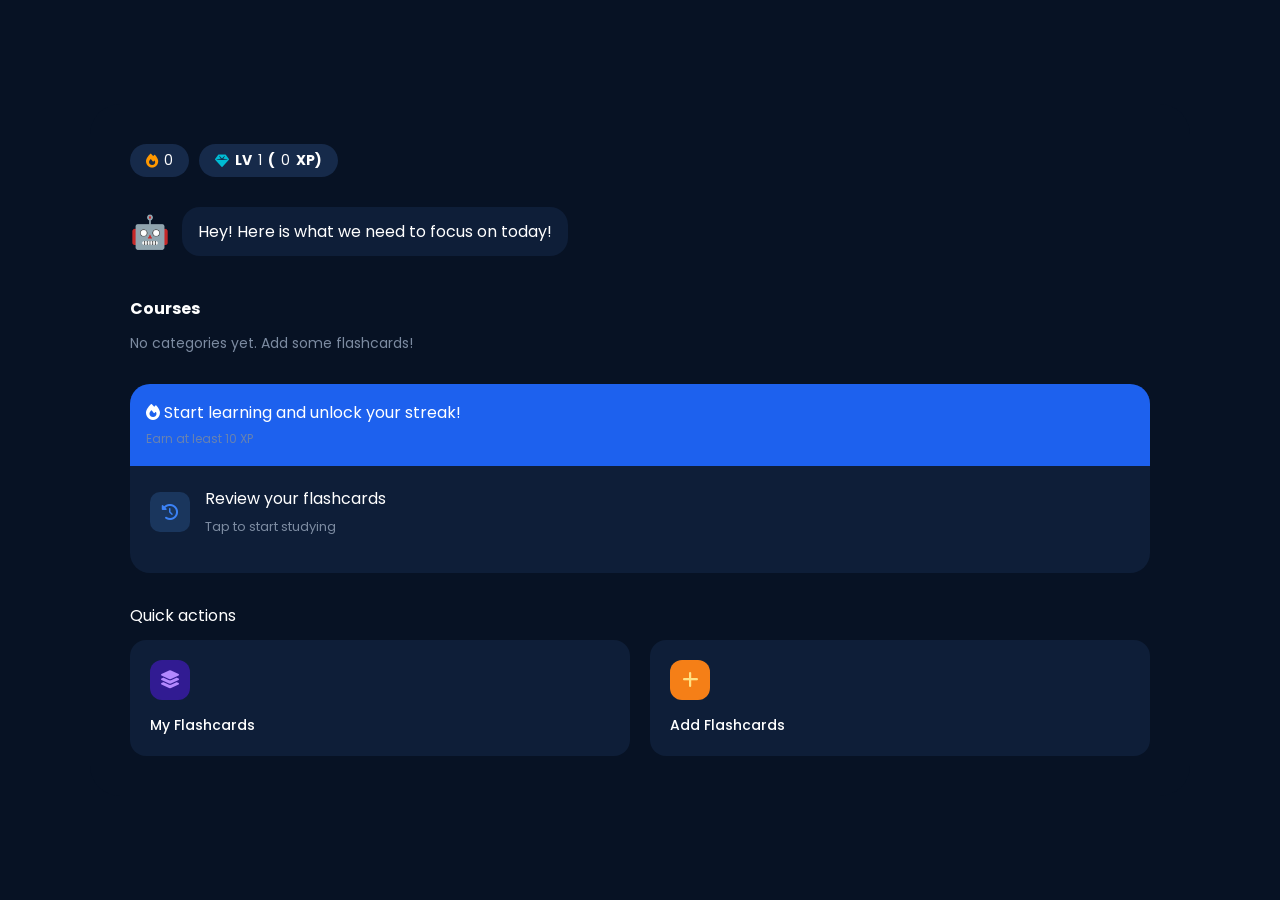
==== index.html @ 98a6fb70 "first commit" ====
<!doctype html>
<html lang="en">
  <head>
    <meta charset="UTF-8" />
    <meta name="viewport" content="width=device-width, initial-scale=1.0" />
    <title>Dashboard | Flashcard App</title>
    <link rel="stylesheet" href="style.css" />
    <link
      rel="stylesheet"
      href="https://cdnjs.cloudflare.com/ajax/libs/font-awesome/6.4.0/css/all.min.css"
    />
    <link rel="preconnect" href="https://fonts.googleapis.com" />
    <link rel="preconnect" href="https://fonts.gstatic.com" crossorigin />
    <link
      href="https://fonts.googleapis.com/css2?family=Poppins:ital,wght@0,100;0,200;0,300;0,400;0,500;0,600;0,700;0,800;0,900;1,100;1,200;1,300;1,400;1,500;1,600;1,700;1,800;1,900&display=swap"
      rel="stylesheet"
    />
    <script src="script.js" defer></script>
  </head>

  <body>
    <div class="app-container">
      <header class="top-header">
        <div class="stat-badge">
          <i class="fa-solid fa-fire text-orange"></i>
          <span id="streakDisplay">0</span>
        </div>
        <div class="stat-badge">
          <i class="fa-solid fa-gem text-blue"></i>
          LV <span id="levelDisplay">1</span> (<span id="xpDisplay">0</span> XP)
        </div>
      </header>

      <section class="welcome-section">
        <div class="avatar">🤖</div>
        <div class="speech-bubble">
          <p>Hey! Here is what we need to focus on today!</p>
        </div>
      </section>

      <section class="categories-section" style="margin-top: 10px">
        <h3>Courses</h3>
        <div class="grid-container" id="categoriesGrid"></div>
      </section>

      <!-- Clickable Main Card -->
      <a href="flashcards.html" style="text-decoration: none; color: inherit">
        <main class="task-card">
          <div class="blue-banner">
            <p>
              <strong
                ><i class="fa-solid fa-fire"></i> Start learning and unlock your
                streak!</strong
              >
            </p>
            <span class="subtext">Earn at least 10 XP</span>
          </div>
          <div class="card-content">
            <div class="task-row">
              <div class="task-icon">
                <i class="fa-solid fa-clock-rotate-left"></i>
              </div>
              <div class="task-details">
                <h4>Review your flashcards</h4>
                <span class="subtext">Tap to start studying</span>
              </div>
            </div>
          </div>
        </main>
      </a>

      <section class="quick-actions">
        <h3>Quick actions</h3>
        <div class="grid-container">
          <a
            href="flashcards.html"
            style="text-decoration: none; color: inherit"
          >
            <div class="action-item">
              <div class="action-icon purple">
                <i class="fa-solid fa-layer-group"></i>
              </div>
              <p>My Flashcards</p>
            </div>
          </a>
          <div class="action-item" id="addCardBtn" style="cursor: pointer">
            <div class="action-icon yellow">
              <i class="fa-solid fa-plus"></i>
            </div>
            <p>Add Flashcards</p>
          </div>
        </div>
      </section>

      <div id="flashcardModal" class="modal">
        <div class="modal-content">
          <span class="close-btn">&times;</span>
          <form id="flashcardForm" class="flashcard-form" style="margin-top: 0">
            <h3>Create New Card</h3>
            <input
              type="text"
              id="questionInput"
              placeholder="Question (e.g., What is HTML?)"
              required
            />
            <input type="text" id="answerInput" placeholder="Answer" required />
            <input
              type="text"
              id="categoryInput"
              placeholder="Category (e.g., Web Dev)"
              required
            />
            <button type="submit" id="submitBtn">Save Card</button>
          </form>
        </div>
      </div>
    </div>
  </body>
</html>
---- style.css ----
* {
  box-sizing: border-box;
  margin: 0;
  padding: 0;
  font-family: "Poppins", sans-serif;
  font-weight: 400;
  font-style: normal;
}

:root {
  --bg-dark: #071224;
  --bg-card: #0e1e38;
  --bg-badge: #162a4a;
  --text-main: #ffffff;
  --text-muted: #7c8ba1;
  --accent-blue: #1d61ee;
}

body {
  background-color: var(--bg-dark);
  display: flex;
  justify-content: center;
  align-items: center;
  min-height: 100vh;
}

.app-container {
  width: 100%;
  max-width: 1100px; /* for laptop screens */
  background-color: var(--bg-dark);
  color: var(--text-main);
  /* min-height: 90vh; */
  border-radius: 30px;
  padding: 40px;
  display: flex;
  flex-direction: column;
  gap: 30px;
  margin: 2rem 0; /* top bottom spacing */
}

/* Header Badges */
.top-header {
  display: flex;
  gap: 10px;
}
.stat-badge {
  background-color: var(--bg-badge);
  padding: 6px 16px; /*top bottom, left right padding*/
  border-radius: 20px;
  font-weight: bold;
  font-size: 14px;
  display: flex;
  align-items: center;
  gap: 6px;
}
.text-orange {
  color: #ff9800;
}
.text-blue {
  color: #00bcd4;
}

/* Welcome Section & Speech Bubble */
.welcome-section {
  display: flex;
  align-items: center;
  gap: 12px;
}
.avatar {
  font-size: 32px;
}
.speech-bubble {
  background-color: var(--bg-card);
  padding: 12px 16px;
  border-radius: 18px;
  position: relative;
  max-width: 80%;
}

/* Calendar Row */
.calendar-header {
  display: flex;
  justify-content: space-between;
  align-items: center;
  margin-bottom: 12px;
}
.calendar-nav {
  color: var(--text-muted);
  display: flex;
  gap: 15px;
  cursor: pointer;
}
.days-row {
  display: flex;
  justify-content: space-between;
}
.day-item {
  display: flex;
  flex-direction: column;
  align-items: center;
  gap: 6px;
  font-size: 12px;
  color: var(--text-muted);
}
.circle-icon {
  width: 32px;
  height: 32px;
  border-radius: 50%;
  background-color: #1c2d42;
  display: flex;
  align-items: center;
  justify-content: center;
  color: #555;
}
.day-item.active {
  color: var(--text-main);
}
.day-item.active .circle-icon {
  border: 2px solid var(--accent-blue);
  background: transparent;
}
.circle-icon.dotted {
  border: 2px dashed #3a4d66;
  background: transparent;
}

/* Main Interactive Card */
.task-card {
  background-color: var(--bg-card);
  border-radius: 20px;
  overflow: hidden;
}
.blue-banner {
  background-color: var(--accent-blue);
  padding: 16px;
}
.blue-banner .subtext {
  font-size: 12px;
  opacity: 0.8;
}
.card-content {
  padding: 20px;
}
.task-row {
  display: flex;
  align-items: center;
  gap: 15px;
  margin-bottom: 15px;
}
.task-icon {
  background-color: #1a365d;
  width: 40px;
  height: 40px;
  border-radius: 10px;
  display: flex;
  align-items: center;
  justify-content: center;
  color: #3b82f6;
}
.task-details h4 {
  font-size: 16px;
  margin-bottom: 2px;
}
.subtext {
  font-size: 13px;
  color: var(--text-muted);
}
.xp-amount {
  margin-left: auto;
  color: var(--text-muted);
  font-size: 14px;
}

/* Dots Indicator */
.dots-row {
  display: flex;
  justify-content: center;
  gap: 6px;
}
.dot {
  width: 6px;
  height: 6px;
  background-color: #2c3e50;
  border-radius: 50%;
}
.dot.active {
  background-color: var(--accent-blue);
  width: 18px;
  border-radius: 3px;
}

/* Quick Actions Grid using CSS Grid */
.quick-actions h3 {
  font-size: 16px;
  margin-bottom: 12px;
}
.grid-container {
  display: grid;
  /* Automatically fits as many 200px columns as possible */
  grid-template-columns: repeat(auto-fit, minmax(200px, 1fr));
  gap: 20px;
}
.action-item {
  background-color: var(--bg-card);
  padding: 20px;
  border-radius: 16px;
  display: flex;
  flex-direction: column;
  gap: 15px;
}
.action-icon {
  width: 40px;
  height: 40px;
  border-radius: 12px;
  display: flex;
  align-items: center;
  justify-content: center;
  font-size: 18px;
}
.action-icon.purple {
  background-color: #311b92;
  color: #b388ff;
}
.action-icon.yellow {
  background-color: #f57f17;
  color: #ffe082;
}
.action-item p {
  font-size: 14px;
  font-weight: 500;
}

.flashcard {
  perspective: 1000px;
}

.flashcard-inner {
  position: relative;
  width: 100%;
  height: 180px;
  transition: transform 0.6s;
  transform-style: preserve-3d;
}

.flashcard.flipped .flashcard-inner {
  transform: rotateY(180deg);
}

.flashcard-front,
.flashcard-back {
  position: absolute;
  width: 100%;
  height: 100%;
  backface-visibility: hidden;

  display: flex;
  justify-content: center;
  align-items: center;

  border-radius: 15px;
  padding: 20px;
}

.flashcard-front {
  background: #0e1e38;
}

.flashcard-back {
  background: #1d61ee;
  transform: rotateY(180deg);
}

/* Add these styles to the bottom of your existing CSS */

#flashcardContainer {
  display: grid;
  /* Automatically fits as many 300px cards as possible */
  grid-template-columns: repeat(auto-fill, minmax(300px, 1fr));
  gap: 25px;
  margin-top: 15px;
}
.flashcard {
  perspective: 1000px;
  cursor: pointer;
}

.flashcard-inner {
  position: relative;
  width: 100%;
  height: 180px;
  transition: transform 0.6s cubic-bezier(0.4, 0.2, 0.2, 1);
  transform-style: preserve-3d;
}

.flashcard.flipped .flashcard-inner {
  transform: rotateY(180deg);
}

.flashcard-front,
.flashcard-back {
  position: absolute;
  width: 100%;
  height: 100%;
  backface-visibility: hidden;
  display: flex;
  flex-direction: column;
  justify-content: center;
  align-items: center;
  border-radius: 15px;
  padding: 20px;
  text-align: center;
  box-shadow: 0 4px 6px rgba(0, 0, 0, 0.3);
}

.flashcard-front {
  background: var(--bg-card);
  border: 1px solid #1c2d42;
}

.flashcard-back {
  background: var(--accent-blue);
  transform: rotateY(180deg);
}

.cat-badge {
  position: absolute;
  top: 15px;
  right: 15px;
  font-size: 11px;
  background: var(--bg-badge);
  padding: 4px 10px;
  border-radius: 12px;
  color: var(--text-muted);
}

.card-actions {
  position: absolute;
  bottom: 15px;
  display: flex;
  gap: 10px;
}

.card-actions button {
  background: rgba(255, 255, 255, 0.2);
  border: none;
  color: white;
  padding: 6px 12px;
  border-radius: 8px;
  cursor: pointer;
  font-size: 12px;
  transition: background 0.2s;
}

.card-actions button:hover {
  background: rgba(255, 255, 255, 0.4);
}

/* Form Styling */
.flashcard-form {
  background: var(--bg-card);
  padding: 20px;
  border-radius: 16px;
  display: flex;
  flex-direction: column;
  gap: 12px;
  margin-top: 10px;
}

.flashcard-form h3 {
  font-size: 16px;
  margin-bottom: 5px;
}

.controls input,
.controls select,
.flashcard-form input {
  width: 100%;
  padding: 12px;
  border-radius: 10px;
  border: 1px solid #1c2d42;
  background: var(--bg-dark);
  color: var(--text-main);
  outline: none;
}

.controls {
  display: flex;
  gap: 10px;
}

.flashcard-form button {
  background: var(--accent-blue);
  color: white;
  border: none;
  padding: 12px;
  border-radius: 10px;
  font-weight: bold;
  cursor: pointer;
  margin-top: 5px;
}

/* Modal Overlay Background */
.modal {
  display: none; /* Hidden by default */
  position: fixed;
  z-index: 1000;
  left: 0;
  top: 0;
  width: 100%;
  height: 100%;
  background-color: rgba(0, 0, 0, 0.6);
  backdrop-filter: blur(4px);
  align-items: center;
  justify-content: center;
}

/* Add this class via JS to show the modal */
.modal.show {
  display: flex;
}

/* Modal Box */
.modal-content {
  background-color: var(--bg-card);
  padding: 30px;
  border-radius: 20px;
  width: 90%;
  max-width: 400px;
  position: relative;
  box-shadow: 0 15px 35px rgba(0, 0, 0, 0.5);
  animation: modalFadeIn 0.3s ease;
}

@keyframes modalFadeIn {
  from {
    opacity: 0;
    transform: translateY(-20px);
  }
  to {
    opacity: 1;
    transform: translateY(0);
  }
}

/* Close Button (X) */
.close-btn {
  color: var(--text-muted);
  position: absolute;
  top: 15px;
  right: 20px;
  font-size: 28px;
  font-weight: bold;
  cursor: pointer;
  transition: color 0.2s;
}

.close-btn:hover {
  color: var(--text-main);
}

/* --- UI Animations --- */

/* 1. Floating Avatar */
@keyframes float {
  0% {
    transform: translateY(0);
  }
  50% {
    transform: translateY(-8px);
  }
  100% {
    transform: translateY(0);
  }
}

.avatar {
  display: inline-block;
  animation: float 3s ease-in-out infinite;
}

/* 2. Interactive Buttons & Quick Actions */
.action-item,
.task-card {
  transition:
    transform 0.2s cubic-bezier(0.4, 0, 0.2, 1),
    background-color 0.2s;
}

.action-item:hover,
.task-card:hover {
  transform: translateY(-4px) scale(1.02);
  background-color: #1a2f50; /* Slightly lighter than card bg */
}

.action-item:active {
  transform: translateY(0) scale(0.98);
}

/* 3. Card Hover & Press States */
.flashcard {
  transition: transform 0.2s cubic-bezier(0.4, 0, 0.2, 1);
}

/* Only scale the card if it's NOT flipped (prevents weird 3D glitches) */
.flashcard:not(.flipped):hover {
  transform: translateY(-5px);
}

.flashcard:not(.flipped):active {
  transform: translateY(0) scale(0.98);
}

/* 4. Card Entry Animation */
@keyframes slideUpFade {
  from {
    opacity: 0;
    transform: translateY(30px);
  }
  to {
    opacity: 1;
    transform: translateY(0);
  }
}

/* 5. Card Exit Animation */
.flashcard.removing {
  transform: scale(0.8);
  opacity: 0;
  pointer-events: none;
  transition: all 0.3s cubic-bezier(0.4, 0, 0.2, 1);
}

/* --- Mobile Responsiveness --- */
@media (max-width: 768px) {
  .app-container {
    width: 100%;
    margin: 0;
    min-height: 100vh;
    padding: 20px;
  }

  .controls {
    flex-direction: column; /* Stack search and filter on small screens */
    gap: 10px;
  }

  /* Make the header elements stack if things get too cramped */
  .top-header {
    flex-wrap: wrap;
    gap: 15px;
  }

  #flashcardContainer {
    grid-template-columns: 1fr; /* Force 1 column on mobile */
  }
}

/* --- FOCUS STUDY MODE (flashcards.html) --- */

.focus-mode-body {
  display: flex;
  flex-direction: column;
  justify-content: center;
  align-items: center;
  min-height: 100vh;
  background-color: var(--bg-dark);
  color: var(--text-main);
  position: relative;
}

.back-link {
  position: absolute;
  top: 30px;
  left: 30px;
  color: var(--text-muted);
  text-decoration: none;
  font-weight: bold;
  font-size: 16px;
  transition: transform 0.2s cubic-bezier(0.4, 0, 0.2, 1);
  transition: color 0.2s;
}

.back-link:hover {
  transform: translateY(-4px) scale(1.02);
  color: var(--text-main);
}

.study-container {
  display: flex;
  flex-direction: column;
  align-items: center;
  justify-content: center;
  gap: 30px;
  width: 100%;
  max-width: 400px;
}

.category-header {
  font-size: 24px;
  font-weight: 600;
  color: var(--text-main);
  letter-spacing: 0.5px;
  text-align: center;
}

/* Large Interactive Card */
.large-card {
  width: 100%;
  height: 350px; /* Taller card for better reading */
  cursor: pointer;
}

.large-card .flashcard-front,
.large-card .flashcard-back {
  background-color: var(
    --bg-card
  ); /* White/Light background if you prefer, but keeping to your dark theme here */
  border-radius: 24px;
  box-shadow: 0 15px 35px rgba(0, 0, 0, 0.4);
  padding: 40px 30px;
  border: none;
}

.large-card .flashcard-back {
  background-color: var(--accent-blue);
  color: white;
}

.card-counter {
  font-size: 28px;
  font-weight: bold;
  margin-bottom: 20px;
  color: var(--text-muted);
}

.large-card h3 {
  font-size: 20px;
  line-height: 1.5;
  font-weight: 500;
}

.large-card p {
  font-size: 22px;
  font-weight: 500;
}

/* Navigation Buttons */
.study-controls {
  display: flex;
  gap: 20px;
  margin-top: 10px;
}

.nav-btn {
  background-color: var(--bg-badge);
  color: var(--text-main);
  border: none;
  width: 50px;
  height: 50px;
  border-radius: 50%;
  font-size: 18px;
  cursor: pointer;
  transition: all 0.2s;
}

.nav-btn:hover {
  background-color: var(--accent-blue);
  transform: scale(1.05);
}

.nav-btn:active {
  transform: scale(0.95);
}

/* --- Categories Section --- */
.categories-section h3 {
  font-weight: bold;
  font-size: 16px;
  margin-bottom: 12px;
}

.category-item {
  background-color: var(--bg-card);
  padding: 20px;
  border-radius: 16px;
  display: flex;
  justify-content: space-between;
  align-items: center;
  text-decoration: none;
  color: var(--text-main);
  transition:
    transform 0.2s cubic-bezier(0.4, 0, 0.2, 1),
    background-color 0.2s;
}

.category-item:hover {
  transform: translateY(-4px) scale(1.02);
  background-color: #1a2f50;
}

.category-item:active {
  transform: translateY(0) scale(0.98);
}

.category-info h4 {
  font-size: 16px;
  margin-bottom: 5px;
}

.category-info span {
  font-size: 13px;
  color: var(--text-muted);
}

.category-icon {
  width: 40px;
  height: 40px;
  border-radius: 12px;
  background-color: var(--bg-badge);
  display: flex;
  align-items: center;
  justify-content: center;
  color: var(--accent-blue);
  font-size: 18px;
}

.card-study-actions {
  display: flex;
  gap: 10px;
  margin-top: 20px;
  justify-content: center;
}

.action-btn-small {
  background: rgba(255, 255, 255, 0.1);
  border: none;
  color: white;
  padding: 5px 15px;
  border-radius: 8px;
  cursor: pointer;
  font-size: 12px;
}

.action-btn-small.delete {
  background: rgba(255, 60, 60, 0.2);
}

.action-btn-small:hover {
  background: rgba(255, 255, 255, 0.2);
}
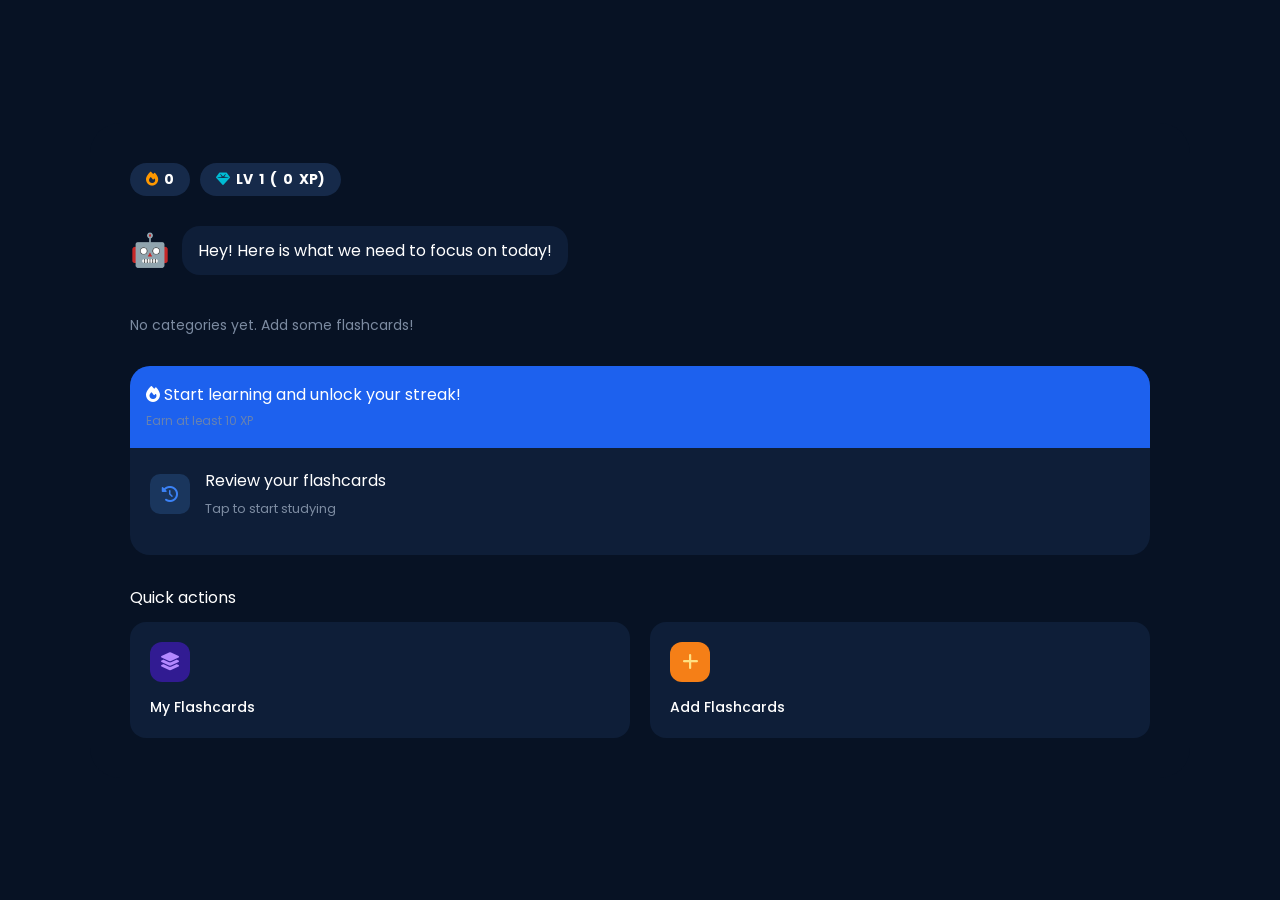
==== commit db2eb4ad: "second commit" ====
--- a/index.html
+++ b/index.html
@@ -27,7 +27,7 @@
         </div>
         <div class="stat-badge">
           <i class="fa-solid fa-gem text-blue"></i>
-          LV <span id="levelDisplay">1</span> (<span id="xpDisplay">0</span> XP)
+          LV <span id="levelDisplay">1</span>(<span id="xpDisplay">0</span>XP)
         </div>
       </header>
 
@@ -39,7 +39,6 @@
       </section>
 
       <section class="categories-section" style="margin-top: 10px">
-        <h3>Courses</h3>
         <div class="grid-container" id="categoriesGrid"></div>
       </section>
 
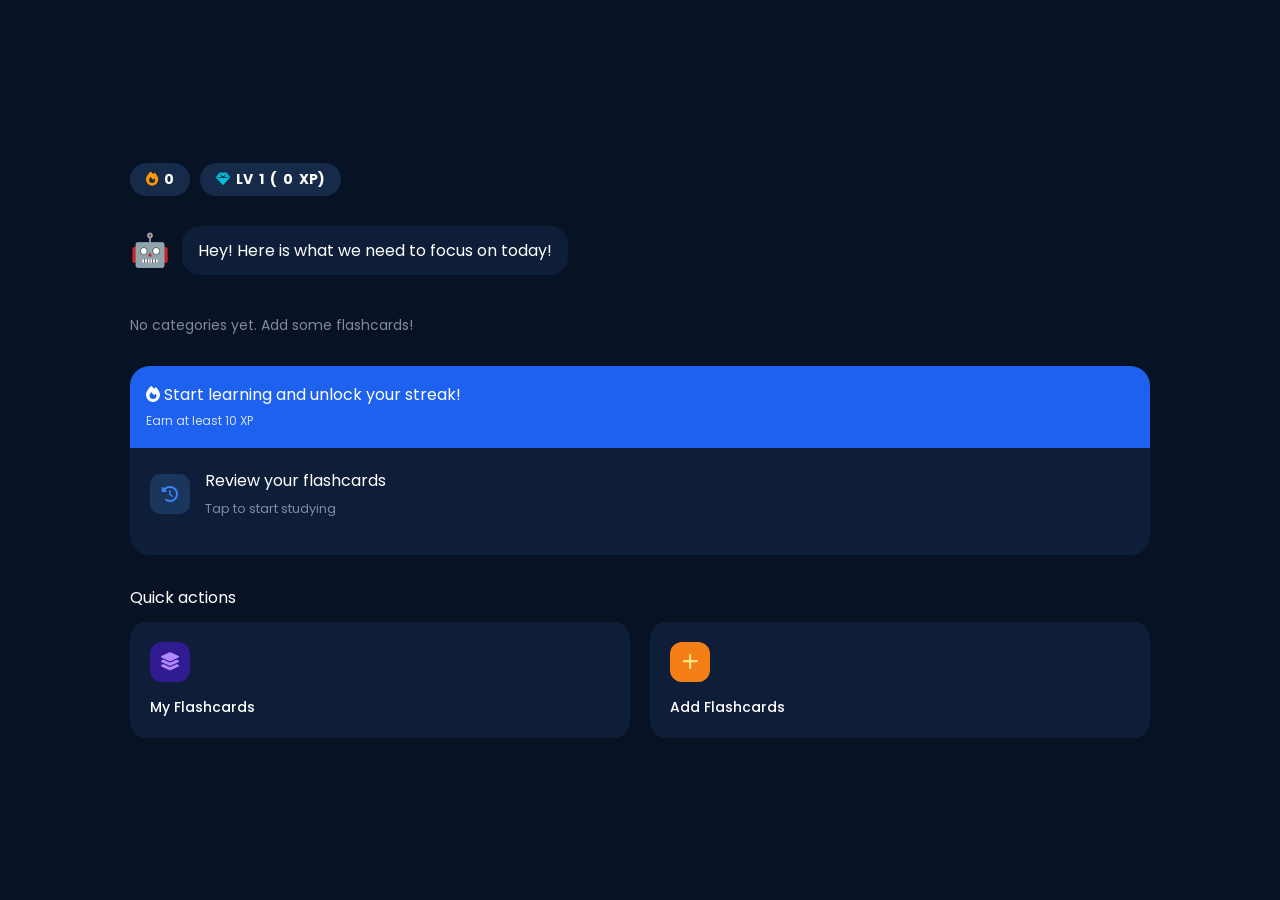
==== commit 10d0a1e7: "new commit" ====
--- a/index.html
+++ b/index.html
@@ -3,7 +3,7 @@
   <head>
     <meta charset="UTF-8" />
     <meta name="viewport" content="width=device-width, initial-scale=1.0" />
-    <title>Dashboard | Flashcard App</title>
+    <title>Dashboard | MindStack</title>
     <link rel="stylesheet" href="style.css" />
     <link
       rel="stylesheet"
@@ -14,6 +14,11 @@
     <link
       href="https://fonts.googleapis.com/css2?family=Poppins:ital,wght@0,100;0,200;0,300;0,400;0,500;0,600;0,700;0,800;0,900;1,100;1,200;1,300;1,400;1,500;1,600;1,700;1,800;1,900&display=swap"
       rel="stylesheet"
+    />
+    <link
+      rel="shortcut icon"
+      href="img/mindstack-logo.png"
+      type="image/x-icon"
     />
     <script src="script.js" defer></script>
   </head>
--- a/style.css
+++ b/style.css
@@ -66,9 +66,26 @@
   align-items: center;
   gap: 12px;
 }
+
+/* 1. Floating Avatar */
+@keyframes float {
+  0% {
+    transform: translateY(0);
+  }
+  50% {
+    transform: translateY(-8px);
+  }
+  100% {
+    transform: translateY(0);
+  }
+}
+
 .avatar {
+  display: inline-block;
+  animation: float 3s ease-in-out infinite;
   font-size: 32px;
 }
+
 .speech-bubble {
   background-color: var(--bg-card);
   padding: 12px 16px;
@@ -137,6 +154,7 @@
 .blue-banner .subtext {
   font-size: 12px;
   opacity: 0.8;
+  color: white;
 }
 .card-content {
   padding: 20px;
@@ -228,6 +246,24 @@
 .action-item p {
   font-size: 14px;
   font-weight: 500;
+}
+
+/* 2. Interactive Buttons & Quick Actions */
+.action-item,
+.task-card {
+  transition:
+    transform 0.2s cubic-bezier(0.4, 0, 0.2, 1),
+    background-color 0.2s;
+}
+
+.action-item:hover,
+.task-card:hover {
+  transform: translateY(-4px) scale(1.02);
+  background-color: #1a2f50; /* Slightly lighter than card bg */
+}
+
+.action-item:active {
+  transform: translateY(0) scale(0.98);
 }
 
 .flashcard {
@@ -446,8 +482,8 @@
 .close-btn {
   color: var(--text-muted);
   position: absolute;
-  top: 15px;
-  right: 20px;
+  top: 35px;
+  right: 40px;
   font-size: 28px;
   font-weight: bold;
   cursor: pointer;
@@ -456,44 +492,6 @@
 
 .close-btn:hover {
   color: var(--text-main);
-}
-
-/* --- UI Animations --- */
-
-/* 1. Floating Avatar */
-@keyframes float {
-  0% {
-    transform: translateY(0);
-  }
-  50% {
-    transform: translateY(-8px);
-  }
-  100% {
-    transform: translateY(0);
-  }
-}
-
-.avatar {
-  display: inline-block;
-  animation: float 3s ease-in-out infinite;
-}
-
-/* 2. Interactive Buttons & Quick Actions */
-.action-item,
-.task-card {
-  transition:
-    transform 0.2s cubic-bezier(0.4, 0, 0.2, 1),
-    background-color 0.2s;
-}
-
-.action-item:hover,
-.task-card:hover {
-  transform: translateY(-4px) scale(1.02);
-  background-color: #1a2f50; /* Slightly lighter than card bg */
-}
-
-.action-item:active {
-  transform: translateY(0) scale(0.98);
 }
 
 /* 3. Card Hover & Press States */
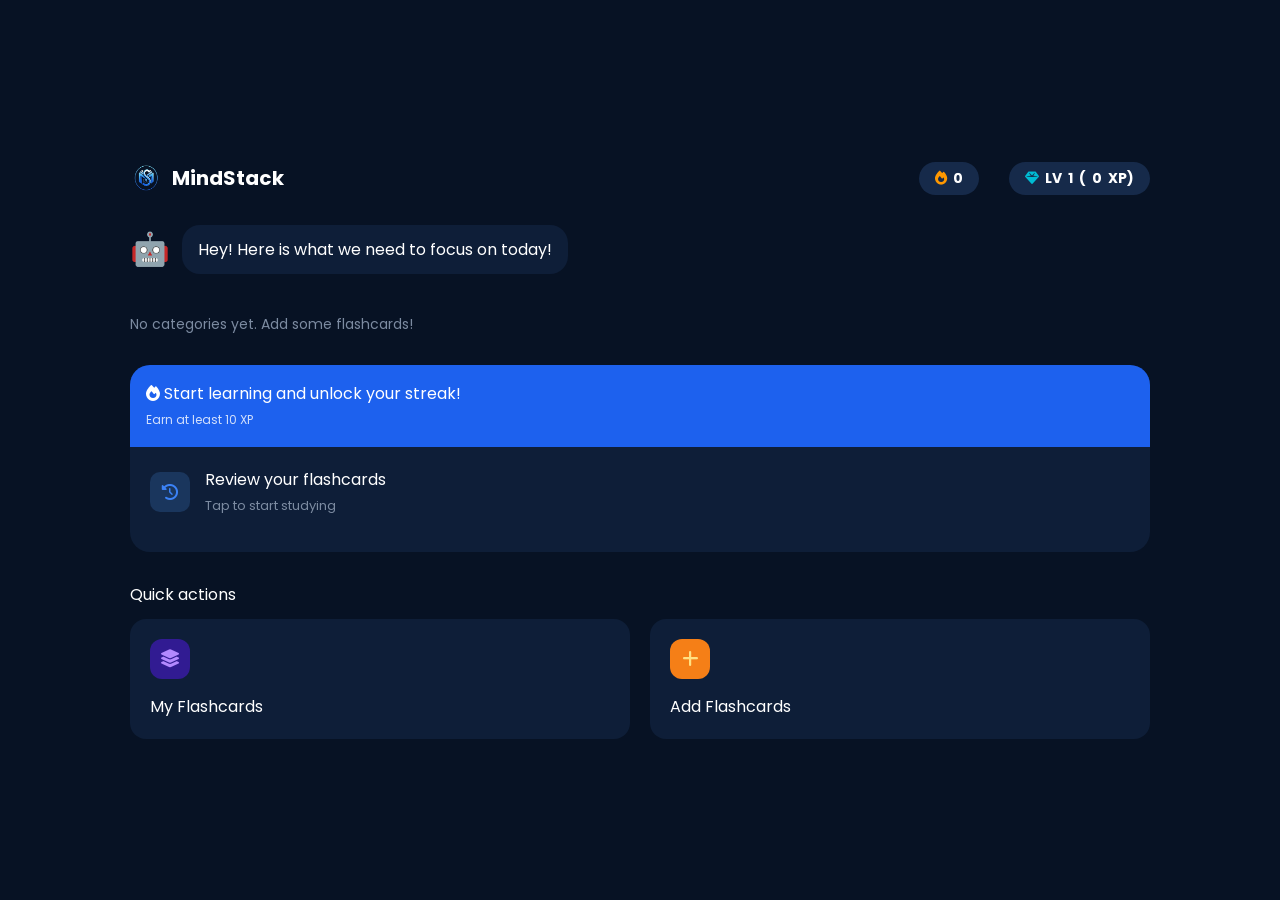
==== commit cb8b1b5f: "commit" ====
--- a/index.html
+++ b/index.html
@@ -26,13 +26,23 @@
   <body>
     <div class="app-container">
       <header class="top-header">
-        <div class="stat-badge">
-          <i class="fa-solid fa-fire text-orange"></i>
-          <span id="streakDisplay">0</span>
+        <div class="brand-identity">
+          <img
+            src="img/mindstack-logo.png"
+            alt="MindStack Logo"
+            class="logo-small"
+          />
+          <h1>MindStack</h1>
         </div>
-        <div class="stat-badge">
-          <i class="fa-solid fa-gem text-blue"></i>
-          LV <span id="levelDisplay">1</span>(<span id="xpDisplay">0</span>XP)
+        <div class="stats-container">
+          <div class="stat-badge">
+            <i class="fa-solid fa-fire text-orange"></i>
+            <span id="streakDisplay">0</span>
+          </div>
+          <div class="stat-badge">
+            <i class="fa-solid fa-gem text-blue"></i>
+            LV <span id="levelDisplay">1</span>(<span id="xpDisplay">0</span>XP)
+          </div>
         </div>
       </header>
 
--- a/style.css
+++ b/style.css
@@ -1,3 +1,7 @@
+/* =====================================
+   1. GLOBAL STYLES & VARIABLES
+===================================== */
+
 * {
   box-sizing: border-box;
   margin: 0;
@@ -11,8 +15,10 @@
   --bg-dark: #071224;
   --bg-card: #0e1e38;
   --bg-badge: #162a4a;
+
   --text-main: #ffffff;
   --text-muted: #7c8ba1;
+
   --accent-blue: #1d61ee;
 }
 
@@ -24,258 +30,256 @@
   min-height: 100vh;
 }
 
+/* =====================================
+   2. LAYOUT
+===================================== */
+
 .app-container {
   width: 100%;
-  max-width: 1100px; /* for laptop screens */
-  background-color: var(--bg-dark);
+  max-width: 1100px;
   color: var(--text-main);
-  /* min-height: 90vh; */
-  border-radius: 30px;
+
   padding: 40px;
+  margin: 2rem 0;
+
   display: flex;
   flex-direction: column;
   gap: 30px;
-  margin: 2rem 0; /* top bottom spacing */
-}
-
-/* Header Badges */
+}
+
+/* =====================================
+   3. HEADER
+===================================== */
+
 .top-header {
   display: flex;
+  justify-content: space-between;
   gap: 10px;
 }
+
+.brand-identity {
+  display: flex;
+  align-items: center;
+  gap: 10px;
+}
+
+.logo-small {
+  width: 32px;
+  height: 32px;
+}
+
+.brand-identity h1 {
+  font-size: 20px;
+  font-weight: 700;
+}
+
+.stats-container {
+  display: flex;
+  gap: 30px;
+}
+
 .stat-badge {
   background-color: var(--bg-badge);
-  padding: 6px 16px; /*top bottom, left right padding*/
+  padding: 6px 16px;
   border-radius: 20px;
+
+  display: flex;
+  align-items: center;
+  gap: 6px;
+
+  font-size: 14px;
   font-weight: bold;
-  font-size: 14px;
-  display: flex;
-  align-items: center;
-  gap: 6px;
-}
+}
+
 .text-orange {
   color: #ff9800;
 }
+
 .text-blue {
   color: #00bcd4;
 }
 
-/* Welcome Section & Speech Bubble */
+/* =====================================
+   4. WELCOME SECTION
+===================================== */
+
 .welcome-section {
   display: flex;
   align-items: center;
   gap: 12px;
-}
-
-/* 1. Floating Avatar */
-@keyframes float {
-  0% {
-    transform: translateY(0);
-  }
-  50% {
-    transform: translateY(-8px);
-  }
-  100% {
-    transform: translateY(0);
-  }
 }
 
 .avatar {
   display: inline-block;
+  font-size: 32px;
   animation: float 3s ease-in-out infinite;
-  font-size: 32px;
 }
 
 .speech-bubble {
   background-color: var(--bg-card);
   padding: 12px 16px;
   border-radius: 18px;
-  position: relative;
   max-width: 80%;
 }
 
-/* Calendar Row */
-.calendar-header {
-  display: flex;
-  justify-content: space-between;
-  align-items: center;
-  margin-bottom: 12px;
-}
-.calendar-nav {
-  color: var(--text-muted);
-  display: flex;
-  gap: 15px;
-  cursor: pointer;
-}
-.days-row {
-  display: flex;
-  justify-content: space-between;
-}
-.day-item {
-  display: flex;
-  flex-direction: column;
-  align-items: center;
-  gap: 6px;
-  font-size: 12px;
-  color: var(--text-muted);
-}
-.circle-icon {
-  width: 32px;
-  height: 32px;
-  border-radius: 50%;
-  background-color: #1c2d42;
-  display: flex;
-  align-items: center;
-  justify-content: center;
-  color: #555;
-}
-.day-item.active {
-  color: var(--text-main);
-}
-.day-item.active .circle-icon {
-  border: 2px solid var(--accent-blue);
-  background: transparent;
-}
-.circle-icon.dotted {
-  border: 2px dashed #3a4d66;
-  background: transparent;
-}
-
-/* Main Interactive Card */
+/* =====================================
+   5. TASK CARD
+===================================== */
+
 .task-card {
   background-color: var(--bg-card);
   border-radius: 20px;
   overflow: hidden;
 }
+
 .blue-banner {
   background-color: var(--accent-blue);
   padding: 16px;
 }
+
 .blue-banner .subtext {
+  color: white;
+  opacity: 0.8;
   font-size: 12px;
-  opacity: 0.8;
-  color: white;
-}
+}
+
 .card-content {
   padding: 20px;
 }
+
 .task-row {
   display: flex;
   align-items: center;
   gap: 15px;
   margin-bottom: 15px;
 }
+
 .task-icon {
-  background-color: #1a365d;
   width: 40px;
   height: 40px;
+
+  background-color: #1a365d;
   border-radius: 10px;
-  display: flex;
-  align-items: center;
-  justify-content: center;
+
+  display: flex;
+  justify-content: center;
+  align-items: center;
+
   color: #3b82f6;
 }
+
 .task-details h4 {
   font-size: 16px;
-  margin-bottom: 2px;
-}
+}
+
 .subtext {
+  color: var(--text-muted);
   font-size: 13px;
-  color: var(--text-muted);
-}
-.xp-amount {
-  margin-left: auto;
-  color: var(--text-muted);
-  font-size: 14px;
-}
-
-/* Dots Indicator */
-.dots-row {
-  display: flex;
-  justify-content: center;
-  gap: 6px;
-}
-.dot {
-  width: 6px;
-  height: 6px;
-  background-color: #2c3e50;
-  border-radius: 50%;
-}
-.dot.active {
-  background-color: var(--accent-blue);
-  width: 18px;
-  border-radius: 3px;
-}
-
-/* Quick Actions Grid using CSS Grid */
+}
+
+/* =====================================
+   6. QUICK ACTIONS
+===================================== */
+
 .quick-actions h3 {
   font-size: 16px;
   margin-bottom: 12px;
 }
+
 .grid-container {
   display: grid;
-  /* Automatically fits as many 200px columns as possible */
   grid-template-columns: repeat(auto-fit, minmax(200px, 1fr));
   gap: 20px;
 }
+
 .action-item {
   background-color: var(--bg-card);
   padding: 20px;
   border-radius: 16px;
+
   display: flex;
   flex-direction: column;
   gap: 15px;
 }
+
 .action-icon {
   width: 40px;
   height: 40px;
+
+  display: flex;
+  justify-content: center;
+  align-items: center;
+
   border-radius: 12px;
-  display: flex;
-  align-items: center;
-  justify-content: center;
   font-size: 18px;
 }
+
 .action-icon.purple {
-  background-color: #311b92;
+  background: #311b92;
   color: #b388ff;
 }
+
 .action-icon.yellow {
-  background-color: #f57f17;
+  background: #f57f17;
   color: #ffe082;
 }
-.action-item p {
-  font-size: 14px;
-  font-weight: 500;
-}
-
-/* 2. Interactive Buttons & Quick Actions */
-.action-item,
-.task-card {
-  transition:
-    transform 0.2s cubic-bezier(0.4, 0, 0.2, 1),
-    background-color 0.2s;
-}
-
-.action-item:hover,
-.task-card:hover {
-  transform: translateY(-4px) scale(1.02);
-  background-color: #1a2f50; /* Slightly lighter than card bg */
-}
-
-.action-item:active {
-  transform: translateY(0) scale(0.98);
-}
+
+/* =====================================
+   7. CATEGORIES
+===================================== */
+
+.category-item {
+  background-color: var(--bg-card);
+
+  padding: 20px;
+  border-radius: 16px;
+
+  display: flex;
+  justify-content: space-between;
+  align-items: center;
+}
+
+.category-info h4 {
+  font-size: 16px;
+  margin-bottom: 5px;
+}
+
+.category-info span {
+  color: var(--text-muted);
+  font-size: 13px;
+}
+
+.category-icon {
+  width: 40px;
+  height: 40px;
+
+  display: flex;
+  justify-content: center;
+  align-items: center;
+
+  background-color: var(--bg-badge);
+  border-radius: 12px;
+
+  color: var(--accent-blue);
+}
+
+/* =====================================
+   8. FLASHCARDS
+===================================== */
 
 .flashcard {
   perspective: 1000px;
+  cursor: pointer;
 }
 
 .flashcard-inner {
   position: relative;
+
   width: 100%;
   height: 180px;
+
+  transform-style: preserve-3d;
   transition: transform 0.6s;
-  transform-style: preserve-3d;
 }
 
 .flashcard.flipped .flashcard-inner {
@@ -285,186 +289,186 @@
 .flashcard-front,
 .flashcard-back {
   position: absolute;
+
   width: 100%;
   height: 100%;
+
+  display: flex;
+  justify-content: center;
+  align-items: center;
+
+  padding: 20px;
+  border-radius: 15px;
+
   backface-visibility: hidden;
-
-  display: flex;
-  justify-content: center;
-  align-items: center;
-
-  border-radius: 15px;
-  padding: 20px;
 }
 
 .flashcard-front {
-  background: #0e1e38;
-}
-
-.flashcard-back {
-  background: #1d61ee;
-  transform: rotateY(180deg);
-}
-
-/* Add these styles to the bottom of your existing CSS */
-
-#flashcardContainer {
-  display: grid;
-  /* Automatically fits as many 300px cards as possible */
-  grid-template-columns: repeat(auto-fill, minmax(300px, 1fr));
-  gap: 25px;
-  margin-top: 15px;
-}
-.flashcard {
-  perspective: 1000px;
-  cursor: pointer;
-}
-
-.flashcard-inner {
-  position: relative;
-  width: 100%;
-  height: 180px;
-  transition: transform 0.6s cubic-bezier(0.4, 0.2, 0.2, 1);
-  transform-style: preserve-3d;
-}
-
-.flashcard.flipped .flashcard-inner {
-  transform: rotateY(180deg);
-}
-
-.flashcard-front,
-.flashcard-back {
-  position: absolute;
-  width: 100%;
-  height: 100%;
-  backface-visibility: hidden;
-  display: flex;
-  flex-direction: column;
-  justify-content: center;
-  align-items: center;
-  border-radius: 15px;
-  padding: 20px;
-  text-align: center;
-  box-shadow: 0 4px 6px rgba(0, 0, 0, 0.3);
-}
-
-.flashcard-front {
+  display: flex;
+  flex-direction: column;
   background: var(--bg-card);
-  border: 1px solid #1c2d42;
+  gap: 20px;
 }
 
 .flashcard-back {
   background: var(--accent-blue);
   transform: rotateY(180deg);
-}
-
-.cat-badge {
+  display: flex;
+  flex-direction: column;
+  gap: 20px;
+}
+
+.card-study-actions button {
+  border: none;
+  background-color: var(--bg-badge);
+  color: var(--text-main);
+  padding: 5px 16px;
+  border-radius: 10px;
+  cursor: pointer;
+}
+
+.back-link {
+  text-decoration: none;
+  color: inherit;
   position: absolute;
-  top: 15px;
-  right: 15px;
-  font-size: 11px;
-  background: var(--bg-badge);
-  padding: 4px 10px;
-  border-radius: 12px;
-  color: var(--text-muted);
-}
-
-.card-actions {
-  position: absolute;
-  bottom: 15px;
-  display: flex;
-  gap: 10px;
-}
-
-.card-actions button {
-  background: rgba(255, 255, 255, 0.2);
-  border: none;
-  color: white;
-  padding: 6px 12px;
-  border-radius: 8px;
-  cursor: pointer;
-  font-size: 12px;
-  transition: background 0.2s;
-}
-
-.card-actions button:hover {
-  background: rgba(255, 255, 255, 0.4);
-}
-
-/* Form Styling */
+  top: 50px;
+  left: 50px;
+}
+
+.card-counter {
+  font-size: 1rem;
+}
+
+/* =====================================
+   9. FORM & MODAL
+===================================== */
+
 .flashcard-form {
   background: var(--bg-card);
+
   padding: 20px;
   border-radius: 16px;
+
   display: flex;
   flex-direction: column;
   gap: 12px;
-  margin-top: 10px;
-}
-
-.flashcard-form h3 {
-  font-size: 16px;
-  margin-bottom: 5px;
-}
-
-.controls input,
-.controls select,
+}
+
 .flashcard-form input {
   width: 100%;
   padding: 12px;
-  border-radius: 10px;
-  border: 1px solid #1c2d42;
+
   background: var(--bg-dark);
   color: var(--text-main);
-  outline: none;
-}
-
-.controls {
-  display: flex;
-  gap: 10px;
+
+  border: 1px solid #1c2d42;
+  border-radius: 10px;
 }
 
 .flashcard-form button {
   background: var(--accent-blue);
   color: white;
+
   border: none;
+  border-radius: 10px;
+
   padding: 12px;
-  border-radius: 10px;
-  font-weight: bold;
   cursor: pointer;
-  margin-top: 5px;
-}
-
-/* Modal Overlay Background */
+}
+
 .modal {
-  display: none; /* Hidden by default */
+  display: none;
+
   position: fixed;
-  z-index: 1000;
-  left: 0;
-  top: 0;
-  width: 100%;
-  height: 100%;
-  background-color: rgba(0, 0, 0, 0.6);
+  inset: 0;
+
+  background: rgba(0, 0, 0, 0.6);
   backdrop-filter: blur(4px);
-  align-items: center;
-  justify-content: center;
-}
-
-/* Add this class via JS to show the modal */
+
+  justify-content: center;
+  align-items: center;
+}
+
 .modal.show {
   display: flex;
 }
 
-/* Modal Box */
 .modal-content {
-  background-color: var(--bg-card);
-  padding: 30px;
-  border-radius: 20px;
   width: 90%;
   max-width: 400px;
-  position: relative;
-  box-shadow: 0 15px 35px rgba(0, 0, 0, 0.5);
-  animation: modalFadeIn 0.3s ease;
+
+  background: var(--bg-card);
+  border-radius: 20px;
+
+  padding: 30px;
+}
+
+/* =====================================
+   10. STUDY MODE
+===================================== */
+
+.focus-mode-body {
+  display: flex;
+  flex-direction: column;
+  justify-content: center;
+  align-items: center;
+
+  min-height: 100vh;
+
+  background: var(--bg-dark);
+  color: var(--text-main);
+}
+
+.study-container {
+  width: 100%;
+  max-width: 400px;
+
+  display: flex;
+  flex-direction: column;
+  align-items: center;
+
+  gap: 30px;
+}
+
+.large-card {
+  width: 100%;
+  height: 350px;
+}
+
+.study-controls {
+  display: flex;
+  gap: 20px;
+}
+
+.nav-btn {
+  width: 50px;
+  height: 50px;
+
+  border: none;
+  border-radius: 50%;
+
+  background: var(--bg-badge);
+  color: var(--text-main);
+
+  cursor: pointer;
+}
+
+/* =====================================
+   11. ANIMATIONS
+===================================== */
+
+@keyframes float {
+  0% {
+    transform: translateY(0);
+  }
+
+  50% {
+    transform: translateY(-8px);
+  }
+
+  100% {
+    transform: translateY(0);
+  }
 }
 
 @keyframes modalFadeIn {
@@ -472,277 +476,67 @@
     opacity: 0;
     transform: translateY(-20px);
   }
+
   to {
     opacity: 1;
     transform: translateY(0);
   }
 }
 
-/* Close Button (X) */
-.close-btn {
-  color: var(--text-muted);
-  position: absolute;
-  top: 35px;
-  right: 40px;
-  font-size: 28px;
-  font-weight: bold;
-  cursor: pointer;
-  transition: color 0.2s;
-}
-
-.close-btn:hover {
-  color: var(--text-main);
-}
-
-/* 3. Card Hover & Press States */
-.flashcard {
-  transition: transform 0.2s cubic-bezier(0.4, 0, 0.2, 1);
-}
-
-/* Only scale the card if it's NOT flipped (prevents weird 3D glitches) */
-.flashcard:not(.flipped):hover {
-  transform: translateY(-5px);
-}
-
-.flashcard:not(.flipped):active {
-  transform: translateY(0) scale(0.98);
-}
-
-/* 4. Card Entry Animation */
-@keyframes slideUpFade {
-  from {
-    opacity: 0;
-    transform: translateY(30px);
-  }
-  to {
-    opacity: 1;
-    transform: translateY(0);
-  }
-}
-
-/* 5. Card Exit Animation */
-.flashcard.removing {
-  transform: scale(0.8);
-  opacity: 0;
-  pointer-events: none;
-  transition: all 0.3s cubic-bezier(0.4, 0, 0.2, 1);
-}
-
-/* --- Mobile Responsiveness --- */
+/* =====================================
+   12. HOVER EFFECTS
+===================================== */
+
+.action-item,
+.task-card,
+.category-item {
+  transition:
+    transform 0.2s ease,
+    background-color 0.2s ease;
+}
+
+.back-link,
+.card-study-actions button {
+  transition:
+    transform 0.2s ease,
+    background-color 0.2s ease;
+}
+
+.action-item:hover,
+.task-card:hover,
+.category-item:hover {
+  transform: translateY(-4px) scale(1.02);
+  background-color: #1a2f50;
+}
+
+.back-link:hover {
+  transform: translateY(-4px) scale(1.02);
+}
+
+.card-study-actions button:hover {
+  transform: scale(1.02);
+  background-color: #1a2f50;
+}
+/* =====================================
+   13. RESPONSIVE DESIGN
+===================================== */
+
 @media (max-width: 768px) {
   .app-container {
-    width: 100%;
+    padding: 20px;
     margin: 0;
-    min-height: 100vh;
-    padding: 20px;
-  }
-
-  .controls {
-    flex-direction: column; /* Stack search and filter on small screens */
-    gap: 10px;
-  }
-
-  /* Make the header elements stack if things get too cramped */
+  }
+
   .top-header {
     flex-wrap: wrap;
     gap: 15px;
   }
 
-  #flashcardContainer {
-    grid-template-columns: 1fr; /* Force 1 column on mobile */
-  }
-}
-
-/* --- FOCUS STUDY MODE (flashcards.html) --- */
-
-.focus-mode-body {
-  display: flex;
-  flex-direction: column;
-  justify-content: center;
-  align-items: center;
-  min-height: 100vh;
-  background-color: var(--bg-dark);
-  color: var(--text-main);
-  position: relative;
-}
-
-.back-link {
-  position: absolute;
-  top: 30px;
-  left: 30px;
-  color: var(--text-muted);
-  text-decoration: none;
-  font-weight: bold;
-  font-size: 16px;
-  transition: transform 0.2s cubic-bezier(0.4, 0, 0.2, 1);
-  transition: color 0.2s;
-}
-
-.back-link:hover {
-  transform: translateY(-4px) scale(1.02);
-  color: var(--text-main);
-}
-
-.study-container {
-  display: flex;
-  flex-direction: column;
-  align-items: center;
-  justify-content: center;
-  gap: 30px;
-  width: 100%;
-  max-width: 400px;
-}
-
-.category-header {
-  font-size: 24px;
-  font-weight: 600;
-  color: var(--text-main);
-  letter-spacing: 0.5px;
-  text-align: center;
-}
-
-/* Large Interactive Card */
-.large-card {
-  width: 100%;
-  height: 350px; /* Taller card for better reading */
-  cursor: pointer;
-}
-
-.large-card .flashcard-front,
-.large-card .flashcard-back {
-  background-color: var(
-    --bg-card
-  ); /* White/Light background if you prefer, but keeping to your dark theme here */
-  border-radius: 24px;
-  box-shadow: 0 15px 35px rgba(0, 0, 0, 0.4);
-  padding: 40px 30px;
-  border: none;
-}
-
-.large-card .flashcard-back {
-  background-color: var(--accent-blue);
-  color: white;
-}
-
-.card-counter {
-  font-size: 28px;
-  font-weight: bold;
-  margin-bottom: 20px;
-  color: var(--text-muted);
-}
-
-.large-card h3 {
-  font-size: 20px;
-  line-height: 1.5;
-  font-weight: 500;
-}
-
-.large-card p {
-  font-size: 22px;
-  font-weight: 500;
-}
-
-/* Navigation Buttons */
-.study-controls {
-  display: flex;
-  gap: 20px;
-  margin-top: 10px;
-}
-
-.nav-btn {
-  background-color: var(--bg-badge);
-  color: var(--text-main);
-  border: none;
-  width: 50px;
-  height: 50px;
-  border-radius: 50%;
-  font-size: 18px;
-  cursor: pointer;
-  transition: all 0.2s;
-}
-
-.nav-btn:hover {
-  background-color: var(--accent-blue);
-  transform: scale(1.05);
-}
-
-.nav-btn:active {
-  transform: scale(0.95);
-}
-
-/* --- Categories Section --- */
-.categories-section h3 {
-  font-weight: bold;
-  font-size: 16px;
-  margin-bottom: 12px;
-}
-
-.category-item {
-  background-color: var(--bg-card);
-  padding: 20px;
-  border-radius: 16px;
-  display: flex;
-  justify-content: space-between;
-  align-items: center;
-  text-decoration: none;
-  color: var(--text-main);
-  transition:
-    transform 0.2s cubic-bezier(0.4, 0, 0.2, 1),
-    background-color 0.2s;
-}
-
-.category-item:hover {
-  transform: translateY(-4px) scale(1.02);
-  background-color: #1a2f50;
-}
-
-.category-item:active {
-  transform: translateY(0) scale(0.98);
-}
-
-.category-info h4 {
-  font-size: 16px;
-  margin-bottom: 5px;
-}
-
-.category-info span {
-  font-size: 13px;
-  color: var(--text-muted);
-}
-
-.category-icon {
-  width: 40px;
-  height: 40px;
-  border-radius: 12px;
-  background-color: var(--bg-badge);
-  display: flex;
-  align-items: center;
-  justify-content: center;
-  color: var(--accent-blue);
-  font-size: 18px;
-}
-
-.card-study-actions {
-  display: flex;
-  gap: 10px;
-  margin-top: 20px;
-  justify-content: center;
-}
-
-.action-btn-small {
-  background: rgba(255, 255, 255, 0.1);
-  border: none;
-  color: white;
-  padding: 5px 15px;
-  border-radius: 8px;
-  cursor: pointer;
-  font-size: 12px;
-}
-
-.action-btn-small.delete {
-  background: rgba(255, 60, 60, 0.2);
-}
-
-.action-btn-small:hover {
-  background: rgba(255, 255, 255, 0.2);
-}
+  .grid-container {
+    grid-template-columns: 1fr;
+  }
+
+  .study-container {
+    padding: 20px;
+  }
+}
